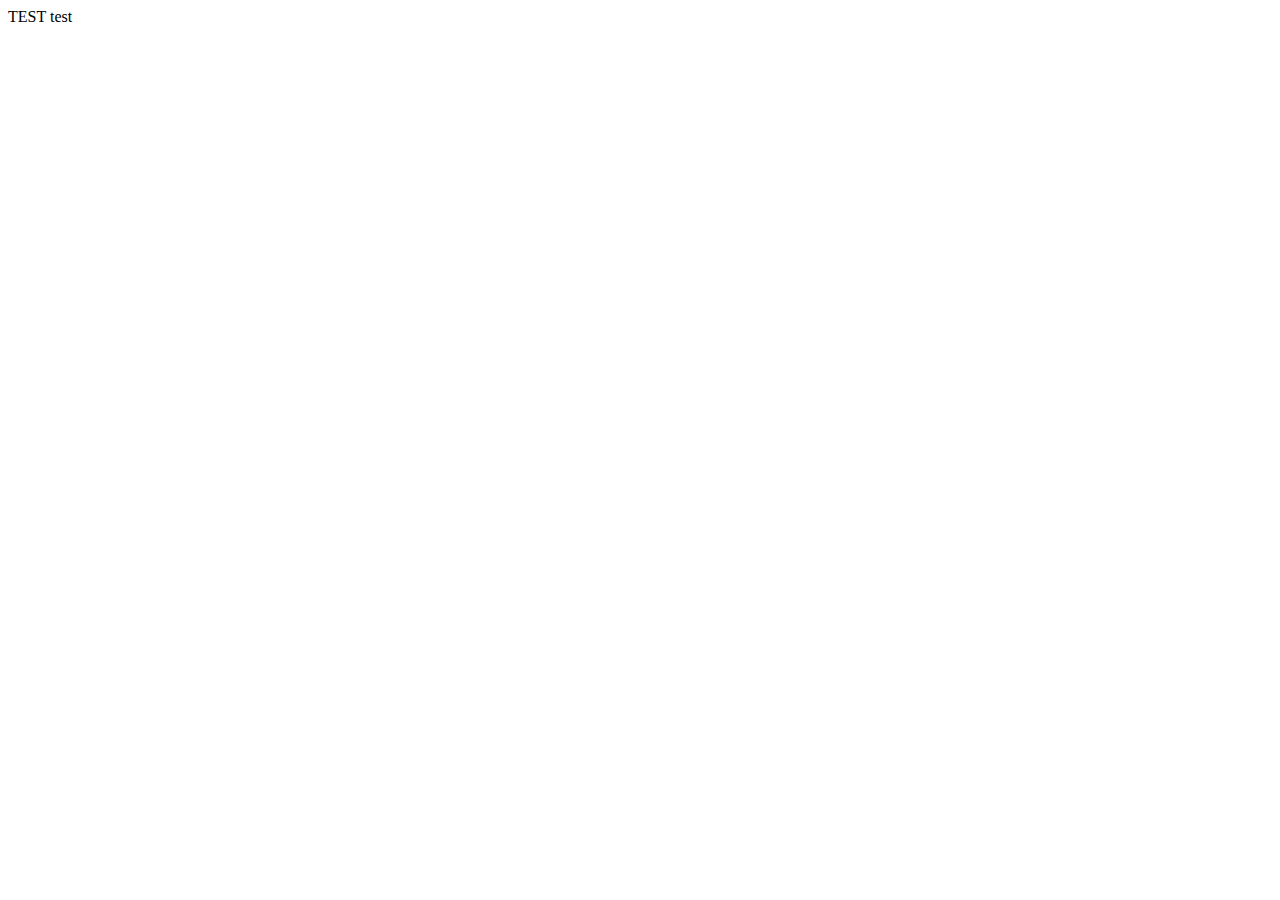
==== docs/index.html @ ade2e8fa "bootstrap test" ====
<head>

</head>
<body>

    TEST test

    <link href="https://cdn.jsdelivr.net/npm/bootstrap@5.1.3/dist/css/bootstrap.min.css" rel="stylesheet" integrity="sha384-1BmE4kWBq78iYhFldvKuhfTAU6auU8tT94WrHftjDbrCEXSU1oBoqyl2QvZ6jIW3" crossorigin="anonymous">
    <script src="https://cdn.jsdelivr.net/npm/bootstrap@5.1.3/dist/js/bootstrap.bundle.min.js" integrity="sha384-ka7Sk0Gln4gmtz2MlQnikT1wXgYsOg+OMhuP+IlRH9sENBO0LRn5q+8nbTov4+1p" crossorigin="anonymous"></script>
</body>
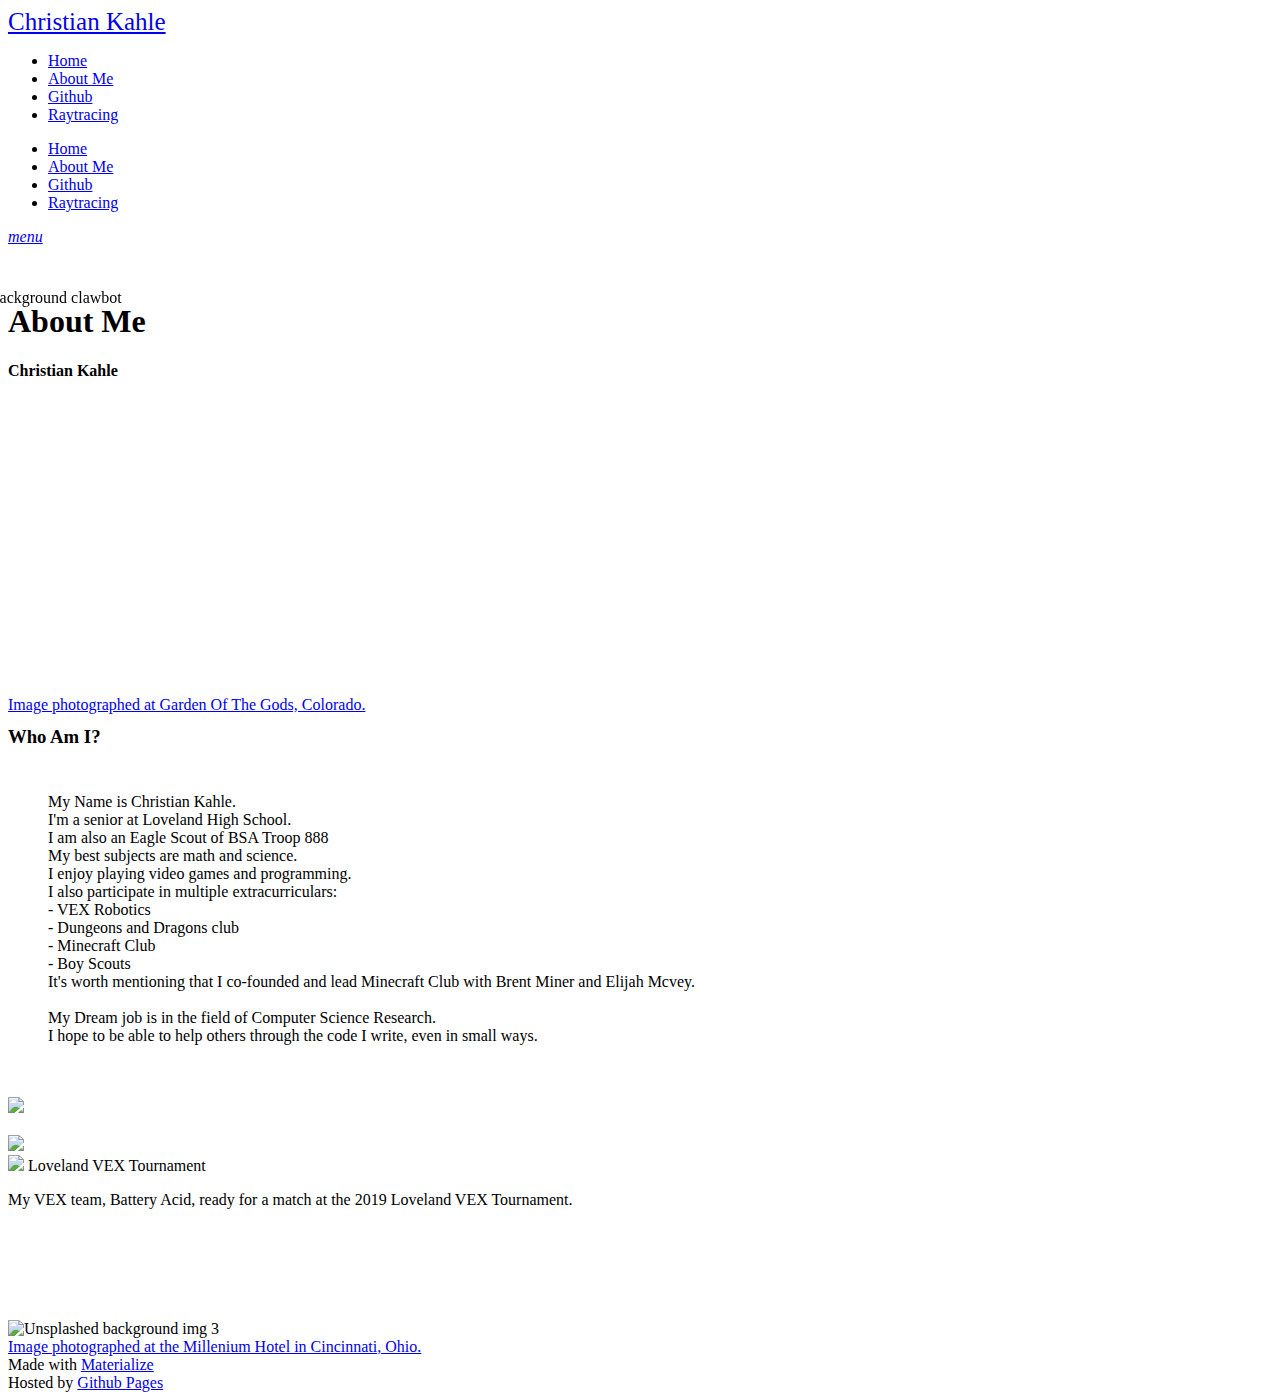
==== commit 666f0ee5: "old site test" ====
--- a/docs/index.html
+++ b/docs/index.html
@@ -1,10 +1,133 @@
+<!DOCTYPE html>
 <head>
-
+    <meta http-equiv="Content-Type" content="text/html; charset=UTF-8" />
+    <meta name="viewport" content="width=device-width, initial-scale=1" />
+    <title>Digital Portfolio - About Me</title>
+    
+    <!-- Compiled and minified CSS -->
+    <link rel="stylesheet" href="css/style.css">
+    <link rel="shortcut icon" type="image/x-icon" href="favicon.ico">
 </head>
 <body>
+<nav class="white" role="navigation">
+    <div class="nav-wrapper nav-black-text container">
+      <a id="logo-container" href="#" class="brand-logo" style="font-size: 25px">Christian Kahle</a>
+      <ul class="right hide-on-med-and-down">
+        <li><a href="index.html">Home</a></li>
+        <li><a href="aboutme.html">About Me</a></li>
+        <li><a href="https://github.com/christianKahle">Github</a></li>
+        <li><a href="raytracing.html">Raytracing</a></li>
+      </ul>
 
-    TEST test
+      <ul id="nav-mobile" class="sidenav">
+          <li><a href="index.html">Home</a></li>
+          <li><a href="aboutme.html">About Me</a></li>
+          <li><a href="https://github.com/christianKahle">Github</a></li>
+          <li><a href="raytracing.html">Raytracing</a></li>
+      </ul>
+      <a href="#" data-target="nav-mobile" class="sidenav-trigger"><i class="material-icons">menu</i></a>
+    </div>
+  </nav>
 
-    <link href="https://cdn.jsdelivr.net/npm/bootstrap@5.1.3/dist/css/bootstrap.min.css" rel="stylesheet" integrity="sha384-1BmE4kWBq78iYhFldvKuhfTAU6auU8tT94WrHftjDbrCEXSU1oBoqyl2QvZ6jIW3" crossorigin="anonymous">
-    <script src="https://cdn.jsdelivr.net/npm/bootstrap@5.1.3/dist/js/bootstrap.bundle.min.js" integrity="sha384-ka7Sk0Gln4gmtz2MlQnikT1wXgYsOg+OMhuP+IlRH9sENBO0LRn5q+8nbTov4+1p" crossorigin="anonymous"></script>
+  <div id="index-banner" class="parallax-container" style="height: 450px">
+    <div class="section no-pad-bot">
+        <div class="container">
+            <br><br>
+            <h1 class="header center deep-orange-text">About Me</h1>
+            <div class="center">
+                <h4 class="header deep-orange-text text-lighten-2">Christian Kahle</h4>
+            </div>
+            <br><br>
+        </div>
+    </div>
+    <div class="parallax"><img src="images/GardenOfTheGods.jpg" alt="Unsplashed Background clawbot"></div>
+  </div>
+
+  <div class="right-align">
+      <a class="grey-text text-lighten-1" href="images/GardenOfTheGods.jpg" target="blank">Image photographed at Garden Of The Gods, Colorado.</a>
+  </div>
+
+  <div class="container">
+    <div class="section row">
+        <div class="col s12 m7" > 
+            <h3 class="header center green-text text-darken-2" style="line-height: 8px">Who Am I?</h3>
+            <br>
+            <blockquote>
+            <p class="flow-text">   My Name is Christian Kahle.<br>
+                                    I'm a senior at Loveland High School.<br>
+                                    I am also an Eagle Scout of BSA Troop 888<br>
+                                    My best subjects are math and science.<br>
+                                    I enjoy playing video games and programming.<br>
+                                    I also participate in multiple extracurriculars: <br>
+                                    - VEX Robotics<br>
+                                    - Dungeons and Dragons club<br>
+                                    - Minecraft Club<br>
+                                    - Boy Scouts<br>
+                                    It's worth mentioning that I co-founded and lead Minecraft Club with Brent Miner and Elijah Mcvey.<br><br>
+                                    My Dream job is in the field of Computer Science Research.<br>
+                                    I hope to be able to help others through the code I write, even in small ways.<br><br> 
+            </p>
+            </blockquote>
+        </div>
+        <br>
+        <div class="col offset-s2 s8 offset-m1 m4 center">
+          <div class = "row">
+            <img class="responsive-img z-depth-3" src="images/Portrait.jpg">
+            <br><br>
+            <img class="responsive-img z-depth-3" src="images/Portrait2.jpg">
+          </div>
+        </div>
+
+    </div>
+    <div class="row">
+        <div class="col s12">
+            <div class="card">
+                <div class="card-image">
+                    <img src="images/battery_acid.png">
+                    <span class="card-title">Loveland VEX Tournament</span>
+                </div>
+                <div class="card-content">
+                    <p>My VEX team, Battery Acid, ready for a match at the 2019 Loveland VEX Tournament.</p>
+                </div>
+            </div>
+        </div>
+    </div>
+</div>
+
+  <div class="parallax-container valign-wrapper">
+    <div class="section no-pad-bot">
+      <div class="container">
+        <br><br>
+          <h2 class="header center red-text text-lighten-2"></h2>
+          <div class="center row">
+            <h5 class="header col s12 light"></h5>
+          </div>
+        <br><br>
+        </div>
+    </div>
+    <div class="parallax"><img src="images/Techolympics2017.jpg" alt="Unsplashed background img 3"></div>
+  </div>
+
+
+
+  <footer class="page-footer teal">
+    <div class="right-align">
+      <a class="teal-text text-lighten-3" href="images/Techolympics2017.jpg" target="blank">Image photographed at the Millenium Hotel in Cincinnati, Ohio.</a>
+    </div>
+    <div class="container">
+      <div class="row">
+      </div>
+    </div>
+    <div class="footer-copyright">
+      <div class="container">
+      Made with <a class="brown-text text-lighten-3" href="http://materializecss.com" target="blank">Materialize</a>  
+      <br>
+      Hosted by <a class="brown-text text-lighten-3" href="https://help.github.com/en/articles/what-is-github-pages" target="blank">Github Pages</a>
+      </div>
+    </div>
+  </footer>
+
+    <!--  Scripts-->
+    <script src="https://cdnjs.cloudflare.com/ajax/libs/materialize/1.0.0/js/materialize.min.js"></script>
+    <script>M.AutoInit();</script>
 </body>
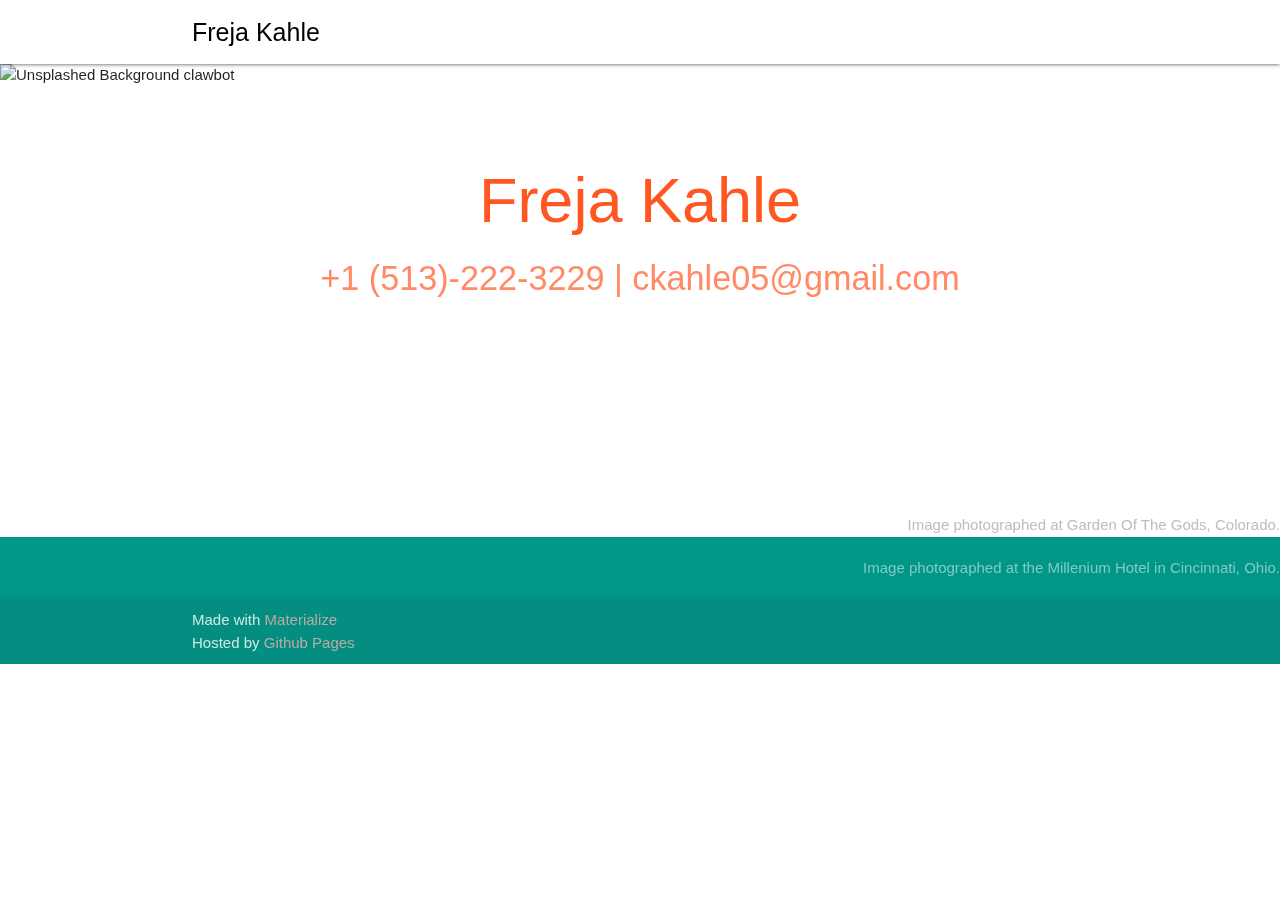
==== commit cc03724b: "old site test 3" ====
--- a/docs/index.html
+++ b/docs/index.html
@@ -11,19 +11,13 @@
 <body>
 <nav class="white" role="navigation">
     <div class="nav-wrapper nav-black-text container">
-      <a id="logo-container" href="#" class="brand-logo" style="font-size: 25px">Christian Kahle</a>
+      <a id="logo-container" href="#" class="brand-logo" style="font-size: 25px">Freja Kahle</a>
       <ul class="right hide-on-med-and-down">
-        <li><a href="index.html">Home</a></li>
-        <li><a href="aboutme.html">About Me</a></li>
-        <li><a href="https://github.com/christianKahle">Github</a></li>
-        <li><a href="raytracing.html">Raytracing</a></li>
+
       </ul>
 
       <ul id="nav-mobile" class="sidenav">
-          <li><a href="index.html">Home</a></li>
-          <li><a href="aboutme.html">About Me</a></li>
-          <li><a href="https://github.com/christianKahle">Github</a></li>
-          <li><a href="raytracing.html">Raytracing</a></li>
+
       </ul>
       <a href="#" data-target="nav-mobile" class="sidenav-trigger"><i class="material-icons">menu</i></a>
     </div>
@@ -33,9 +27,9 @@
     <div class="section no-pad-bot">
         <div class="container">
             <br><br>
-            <h1 class="header center deep-orange-text">About Me</h1>
+            <h1 class="header center deep-orange-text">Freja Kahle</h1>
             <div class="center">
-                <h4 class="header deep-orange-text text-lighten-2">Christian Kahle</h4>
+                <h4 class="header deep-orange-text text-lighten-2">+1 (513)-222-3229 | ckahle05@gmail.com</h4>
             </div>
             <br><br>
         </div>
@@ -46,15 +40,15 @@
   <div class="right-align">
       <a class="grey-text text-lighten-1" href="images/GardenOfTheGods.jpg" target="blank">Image photographed at Garden Of The Gods, Colorado.</a>
   </div>
-
+  <!--
   <div class="container">
     <div class="section row">
         <div class="col s12 m7" > 
             <h3 class="header center green-text text-darken-2" style="line-height: 8px">Who Am I?</h3>
             <br>
             <blockquote>
-            <p class="flow-text">   My Name is Christian Kahle.<br>
-                                    I'm a senior at Loveland High School.<br>
+            <p class="flow-text">   My Name is Freja Kahle.<br>
+                                    I'm a second year Computer Scie.<br>
                                     I am also an Eagle Scout of BSA Troop 888<br>
                                     My best subjects are math and science.<br>
                                     I enjoy playing video games and programming.<br>
@@ -107,7 +101,7 @@
     </div>
     <div class="parallax"><img src="images/Techolympics2017.jpg" alt="Unsplashed background img 3"></div>
   </div>
-
+  -->
 
 
   <footer class="page-footer teal">
--- a/docs/css/style.css
+++ b/docs/css/style.css
@@ -0,0 +1,121 @@
+@import "https://cdnjs.cloudflare.com/ajax/libs/materialize/1.0.0/css/materialize.min.css";
+@import "https://fonts.googleapis.com/icon?family=Material+Icons";
+
+.bkgnd {
+    border-radius: 1em;
+    margin-top: 150px;
+    padding-left: .5em;
+    padding-right: .5em;
+}
+
+.nav-black-text a{
+    color: black;
+}
+
+.process{
+    background-color: black;
+    color: white;
+}
+
+.process .card{
+     background-color: #090909;
+     border-radius: 0.65em;
+}
+
+
+.process .card-content{
+    margin-bottom: 0px;
+}
+
+.process p{
+    color: white;
+}
+.process h5{
+    color: white;
+    margin-top: 0px;
+    margin-bottom: 0px;
+    background-color: #090909;
+    border-radius: 0.65em;
+}
+.process h1{
+    color: white;
+    margin-top: 0px;
+    margin-bottom: 0px;
+    background-color: #090909;
+    border-radius: 0.65em;
+}
+.process input{
+    color: white;
+}
+.process input[type=number]{
+    color: white;
+    width: 2.25em;
+}
+.spanhead{
+    font-size: x-large;
+    margin-top: 2px;
+    margin-bottom: 2px;
+    margin-left: 10px;
+    margin-right: 10px;
+}
+.spanborder{
+    margin-top: 0px;
+    margin-bottom: 0px;
+    border-radius: 0.75em;
+    padding-left: 0.35em;
+    padding-right: 0.35em;
+    padding-bottom: 0.125em;
+}
+.round{
+    font-size: large;
+}
+.dnd h5{
+    color: white;
+    margin-top: 0px;
+    margin-bottom: 0px;
+    background: none;
+    border-radius: 0em;
+}
+.dnd h1{
+    color: white;
+    margin-top: 0px;
+    margin-bottom: 0px;
+    background: none;
+    border-radius: 0em;
+}
+.dnd h2::after,.dnd h3::after{
+    display: block;
+    align-self: center;
+    content: "";
+    border-top: 1px solid orangered;
+    width: 65vw;
+    margin: 0 1rem;
+}
+
+.dnd .card{
+    border-radius: 0.35em;
+}
+.dnd table tr th{
+    text-align: center;
+}
+.tlta{
+    text-align: left !important;
+}
+.dnd table,.dnd th,.dnd td {
+    border: 1px solid #222222;
+    border-collapse: separate;
+}
+.dnd li {
+    background-color: black !important;
+    margin-top: 0.25em;
+    margin-left: 0.5em;
+}
+.dnd li::before {
+    content: '';
+    display: inline-block;
+    width: 0.5em;
+    height: 0.5em;
+    border-radius: 0.25em;
+    background-color: aliceblue;
+    margin-right: 0.75em;
+}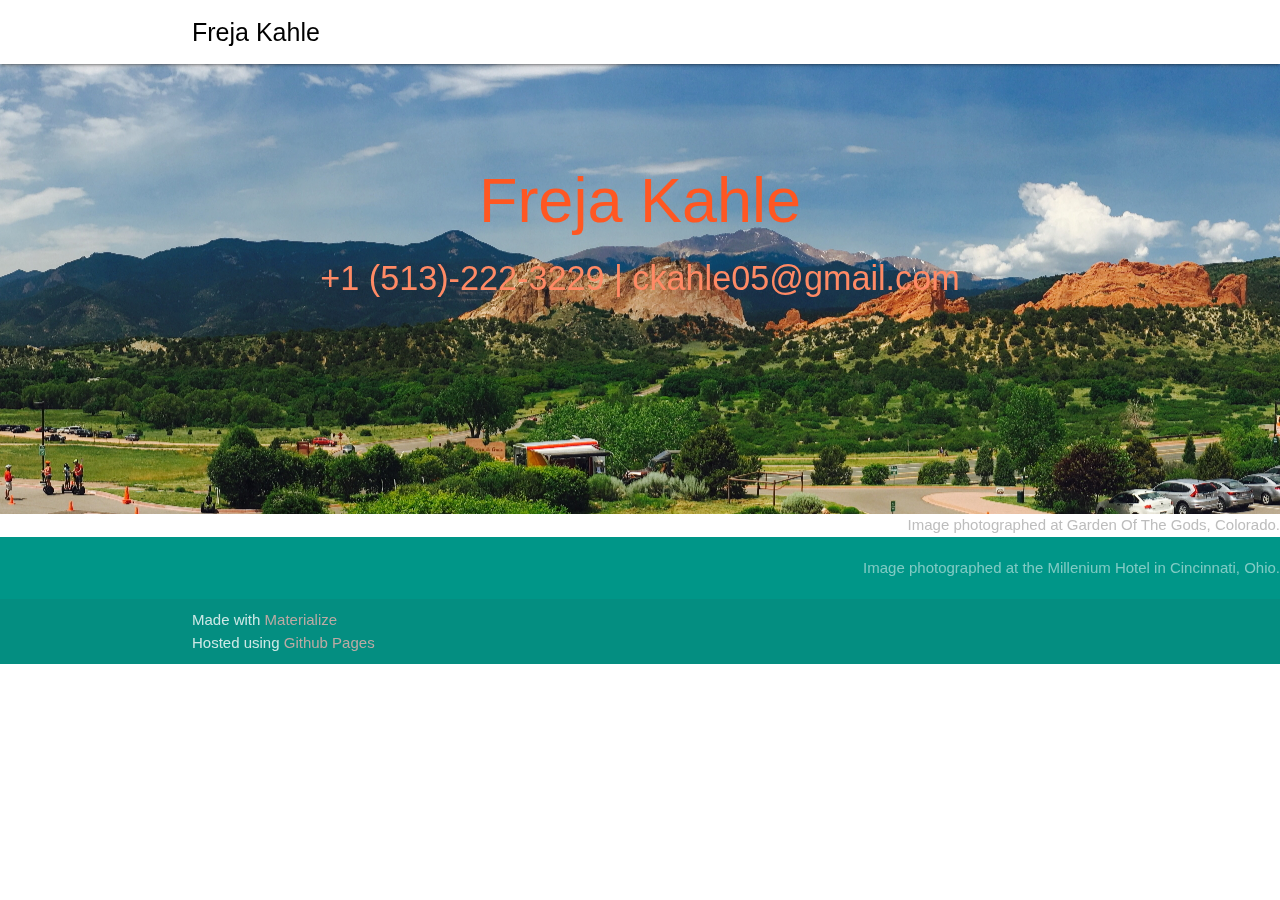
==== commit 93f94f17: "old site test 4" ====
--- a/docs/index.html
+++ b/docs/index.html
@@ -116,7 +116,7 @@
       <div class="container">
       Made with <a class="brown-text text-lighten-3" href="http://materializecss.com" target="blank">Materialize</a>  
       <br>
-      Hosted by <a class="brown-text text-lighten-3" href="https://help.github.com/en/articles/what-is-github-pages" target="blank">Github Pages</a>
+      Hosted using <a class="brown-text text-lighten-3" href="https://help.github.com/en/articles/what-is-github-pages" target="blank">Github Pages</a>
       </div>
     </div>
   </footer>
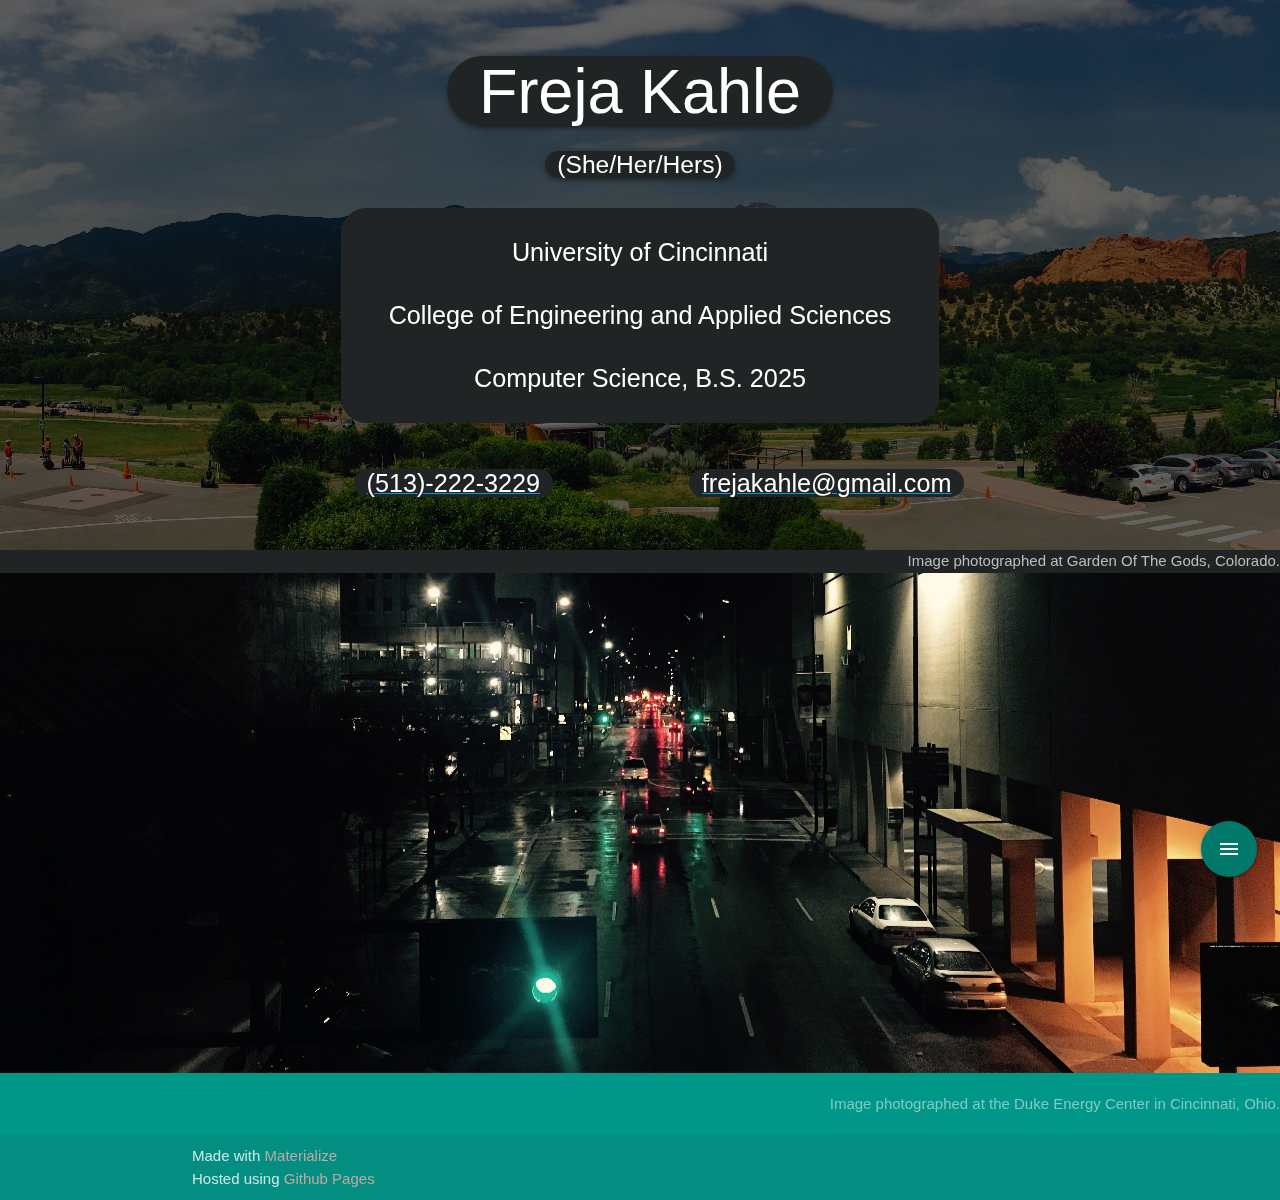
==== commit e638e8a8: "prelimanary working website" ====
--- a/docs/index.html
+++ b/docs/index.html
@@ -1,127 +1,129 @@
 <!DOCTYPE html>
+
 <head>
     <meta http-equiv="Content-Type" content="text/html; charset=UTF-8" />
     <meta name="viewport" content="width=device-width, initial-scale=1" />
-    <title>Digital Portfolio - About Me</title>
-    
-    <!-- Compiled and minified CSS -->
-    <link rel="stylesheet" href="css/style.css">
-    <link rel="shortcut icon" type="image/x-icon" href="favicon.ico">
+    <title>Freja Kahle Virtual Resume</title>
+
+    <link rel="stylesheet" href="../css/style.css">
+    <link rel="shortcut icon" type="image/x-icon" href="../images/favicon.png">
 </head>
-<body>
-<nav class="white" role="navigation">
-    <div class="nav-wrapper nav-black-text container">
-      <a id="logo-container" href="#" class="brand-logo" style="font-size: 25px">Freja Kahle</a>
-      <ul class="right hide-on-med-and-down">
 
-      </ul>
+<body class="dark">
+    <div class="fixed-action-btn">
+        <a class="btn-floating btn-large teal darken-2">
+            <i class="large material-icons">menu</i>
+        </a>
+        <ul>
+            <li><a href="../Resume.pdf" target="_blank" class="btn-floating teal darken-2"><i class="material-icons">file_download</i></a></li>
+            <li><a href="tel:513-222-3229" class="btn-floating teal darken-2"><i class="material-icons">phone</i></a></li>
+            <li><a href="mailto:frejakahle@gmail.com" class="btn-floating teal darken-2"><i class="material-icons">mail</i></a></li>
+            <li><a href="javascript:toggleViewMode()" id="view_toggle_button" class="btn-floating teal darken-2"><i class="material-icons">brightness_7</i></a></li>
+        </ul>
+    </div>
+    <div class="parallax-container" style="height: 550px">
 
-      <ul id="nav-mobile" class="sidenav">
-
-      </ul>
-      <a href="#" data-target="nav-mobile" class="sidenav-trigger"><i class="material-icons">menu</i></a>
-    </div>
-  </nav>
-
-  <div id="index-banner" class="parallax-container" style="height: 450px">
-    <div class="section no-pad-bot">
-        <div class="container">
-            <br><br>
-            <h1 class="header center deep-orange-text">Freja Kahle</h1>
-            <div class="center">
-                <h4 class="header deep-orange-text text-lighten-2">+1 (513)-222-3229 | ckahle05@gmail.com</h4>
+        <div class="section no-pad-bot">
+            <div class="container">
+                <div class="row">
+                    <h1 class="header center"><span class="text-back z-depth-2">Freja Kahle</span></h1>
+                    <h5 class="header center"><span class="text-back z-depth-2">(She/Her/Hers)</span></h5>
+                </div>
+                <div class="row center">
+                    <div class="flow-text col m8 s12 offset-m2 text-back">
+                        <p>University of Cincinnati</p>
+                        <p>College of Engineering and Applied Sciences</p>
+                        <p>Computer Science, B.S. 2025</p>
+                    </div>
+                </div>
+                <div class="row">
+                    <br>
+                    <a href="tel:513-222-3229" class="col m5 offset-m1 s6 center"><u><span class="flow-text text-back">(513)-222-3229</span></u></a>
+                    <a href="mailto:frejakahle@gmail.com" class="col m5 s6 center"><u><span class="flow-text text-back">frejakahle@gmail.com</span></u></a>
+                </div>
             </div>
-            <br><br>
+        </div>
+        <div class="parallax"><img src="../images/GardenOfTheGods.jpg" alt="Unsplashed Background, Garden of the Gods, Colorado">
+            <div class="color-overlay"></div>
         </div>
     </div>
-    <div class="parallax"><img src="images/GardenOfTheGods.jpg" alt="Unsplashed Background clawbot"></div>
-  </div>
 
-  <div class="right-align">
-      <a class="grey-text text-lighten-1" href="images/GardenOfTheGods.jpg" target="blank">Image photographed at Garden Of The Gods, Colorado.</a>
-  </div>
-  <!--
-  <div class="container">
-    <div class="section row">
-        <div class="col s12 m7" > 
-            <h3 class="header center green-text text-darken-2" style="line-height: 8px">Who Am I?</h3>
+    <div class="right-align">
+        <a class="grey-text text-lighten-1" href="../images/GardenOfTheGods.jpg" target="blank">Image photographed at Garden Of The Gods, Colorado.</a>
+    </div>
+    <!-- <div class="container">
+        <div class="section row">
+            <div class="col s12 m7">
+                <h3 class="header center green-text text-darken-2" style="line-height: 8px">Who Am I?</h3>
+                <br>
+                <blockquote>
+                    <p class="flow-text"> My Name is Freja Kahle.<br> I'm a second year Computer Scie.<br> I am also an Eagle Scout of BSA Troop 888<br> My best subjects are math and science.<br> I enjoy playing video games and programming.<br> I also participate in multiple
+                        extracurriculars: <br> - VEX Robotics<br> - Dungeons and Dragons club<br> - Minecraft Club<br> - Boy Scouts<br> It's worth mentioning that I co-founded and lead Minecraft Club with Brent Miner and Elijah Mcvey.<br><br> My Dream
+                        job is in the field of Computer Science Research.<br> I hope to be able to help others through the code I write, even in small ways.<br><br>
+                    </p>
+                </blockquote>
+            </div>
             <br>
-            <blockquote>
-            <p class="flow-text">   My Name is Freja Kahle.<br>
-                                    I'm a second year Computer Scie.<br>
-                                    I am also an Eagle Scout of BSA Troop 888<br>
-                                    My best subjects are math and science.<br>
-                                    I enjoy playing video games and programming.<br>
-                                    I also participate in multiple extracurriculars: <br>
-                                    - VEX Robotics<br>
-                                    - Dungeons and Dragons club<br>
-                                    - Minecraft Club<br>
-                                    - Boy Scouts<br>
-                                    It's worth mentioning that I co-founded and lead Minecraft Club with Brent Miner and Elijah Mcvey.<br><br>
-                                    My Dream job is in the field of Computer Science Research.<br>
-                                    I hope to be able to help others through the code I write, even in small ways.<br><br> 
-            </p>
-            </blockquote>
+            <div class="col offset-s2 s8 offset-m1 m4 center">
+                <div class="row">
+                    <img class="responsive-img z-depth-3" src="images/Portrait.jpg">
+                    <br><br>
+                    <img class="responsive-img z-depth-3" src="images/Portrait2.jpg">
+                </div>
+            </div>
+
         </div>
-        <br>
-        <div class="col offset-s2 s8 offset-m1 m4 center">
-          <div class = "row">
-            <img class="responsive-img z-depth-3" src="images/Portrait.jpg">
-            <br><br>
-            <img class="responsive-img z-depth-3" src="images/Portrait2.jpg">
-          </div>
-        </div>
-
-    </div>
-    <div class="row">
-        <div class="col s12">
-            <div class="card">
-                <div class="card-image">
-                    <img src="images/battery_acid.png">
-                    <span class="card-title">Loveland VEX Tournament</span>
-                </div>
-                <div class="card-content">
-                    <p>My VEX team, Battery Acid, ready for a match at the 2019 Loveland VEX Tournament.</p>
+        <div class="row">
+            <div class="col s12">
+                <div class="card">
+                    <div class="card-image">
+                        <img src="images/battery_acid.png">
+                        <span class="card-title">Loveland VEX Tournament</span>
+                    </div>
+                    <div class="card-content">
+                        <p>My VEX team, Battery Acid, ready for a match at the 2019 Loveland VEX Tournament.</p>
+                    </div>
                 </div>
             </div>
         </div>
     </div>
-</div>
-
-  <div class="parallax-container valign-wrapper">
-    <div class="section no-pad-bot">
-      <div class="container">
-        <br><br>
-          <h2 class="header center red-text text-lighten-2"></h2>
-          <div class="center row">
-            <h5 class="header col s12 light"></h5>
-          </div>
-        <br><br>
+  -->
+    <div class="parallax-container valign-wrapper">
+        <div class="section no-pad-bot">
+            <div class="container">
+                <div class="row">
+                </div>
+            </div>
         </div>
+        <div class="parallax"><img src="../images/Techolympics2017.jpg" alt="Unsplashed background img 3"></div>
     </div>
-    <div class="parallax"><img src="images/Techolympics2017.jpg" alt="Unsplashed background img 3"></div>
-  </div>
-  -->
 
 
-  <footer class="page-footer teal">
-    <div class="right-align">
-      <a class="teal-text text-lighten-3" href="images/Techolympics2017.jpg" target="blank">Image photographed at the Millenium Hotel in Cincinnati, Ohio.</a>
-    </div>
-    <div class="container">
-      <div class="row">
-      </div>
-    </div>
-    <div class="footer-copyright">
-      <div class="container">
-      Made with <a class="brown-text text-lighten-3" href="http://materializecss.com" target="blank">Materialize</a>  
-      <br>
-      Hosted using <a class="brown-text text-lighten-3" href="https://help.github.com/en/articles/what-is-github-pages" target="blank">Github Pages</a>
-      </div>
-    </div>
-  </footer>
+
+    <footer class="page-footer teal">
+        <div class="right-align">
+            <a class="teal-text text-lighten-3" href="../images/Techolympics2017.jpg" target="blank">Image photographed at the Duke Energy Center in Cincinnati, Ohio.</a>
+        </div>
+        <div class="container">
+            <div class="row">
+            </div>
+        </div>
+        <div class="footer-copyright">
+            <div class="container">
+                Made with <a class="brown-text text-lighten-3" href="http://materializecss.com" target="blank">Materialize</a>
+                <br> Hosted using <a class="brown-text text-lighten-3" href="https://help.github.com/en/articles/what-is-github-pages" target="blank">Github Pages</a>
+            </div>
+        </div>
+    </footer>
 
     <!--  Scripts-->
     <script src="https://cdnjs.cloudflare.com/ajax/libs/materialize/1.0.0/js/materialize.min.js"></script>
-    <script>M.AutoInit();</script>
-</body>
+    <script type="text/javascript" src="../js/darkmode.js"></script>
+    <script>
+        M.AutoInit();
+        document.addEventListener('DOMContentLoaded', function() {
+            var elems = document.querySelectorAll('.fixed-action-btn');
+            var instances = M.FloatingActionButton.init(elems, options);
+        });
+    </script>
+</body>--- a/css/style.css
+++ b/css/style.css
@@ -0,0 +1,79 @@
+@import "https://cdnjs.cloudflare.com/ajax/libs/materialize/1.0.0/css/materialize.min.css";
+@import "https://fonts.googleapis.com/icon?family=Material+Icons";
+.bkgnd {
+    border-radius: 1em;
+    margin-top: 150px;
+    padding-left: .5em;
+    padding-right: .5em;
+}
+
+:root {
+    --dark-bkg: #202424;
+    --light-bkg: white;
+    --dark-text: white;
+    --light-text: black;
+}
+
+.spanhead {
+    font-size: x-large;
+    margin-top: 2px;
+    margin-bottom: 2px;
+    margin-left: 10px;
+    margin-right: 10px;
+}
+
+.spanborder {
+    margin-top: 0px;
+    margin-bottom: 0px;
+    border-radius: 0.75em;
+    padding-left: 0.35em;
+    padding-right: 0.35em;
+    padding-bottom: 0.125em;
+}
+
+.tlta {
+    text-align: left !important;
+}
+
+.text-back,
+.text-back>* {
+    background-color: var(--light-bkg);
+    color: var(--light-text);
+    border-radius: 1em;
+    padding-left: .5em;
+    padding-right: .5em;
+    opacity: 1.0;
+}
+
+body.dark,
+body.dark .text-back,
+body.dark .text-back>* {
+    background-color: var(--dark-bkg);
+    color: var(--dark-text);
+}
+
+.text-back.rnd-top {
+    border-radius: 0;
+    border-top-left-radius: 0.5em;
+    border-top-right-radius: 0.5em;
+}
+
+.text-back.rnd-bot {
+    border-radius: 0;
+    border-bottom-left-radius: 0.5em;
+    border-bottom-right-radius: 0.5em;
+}
+
+.color-overlay {
+    position: absolute;
+    top: 0;
+    left: 0;
+    width: 100%;
+    height: 100%;
+    background-color: black;
+    opacity: 0.0;
+}
+
+.dark .color-overlay {
+    opacity: 0.6;
+}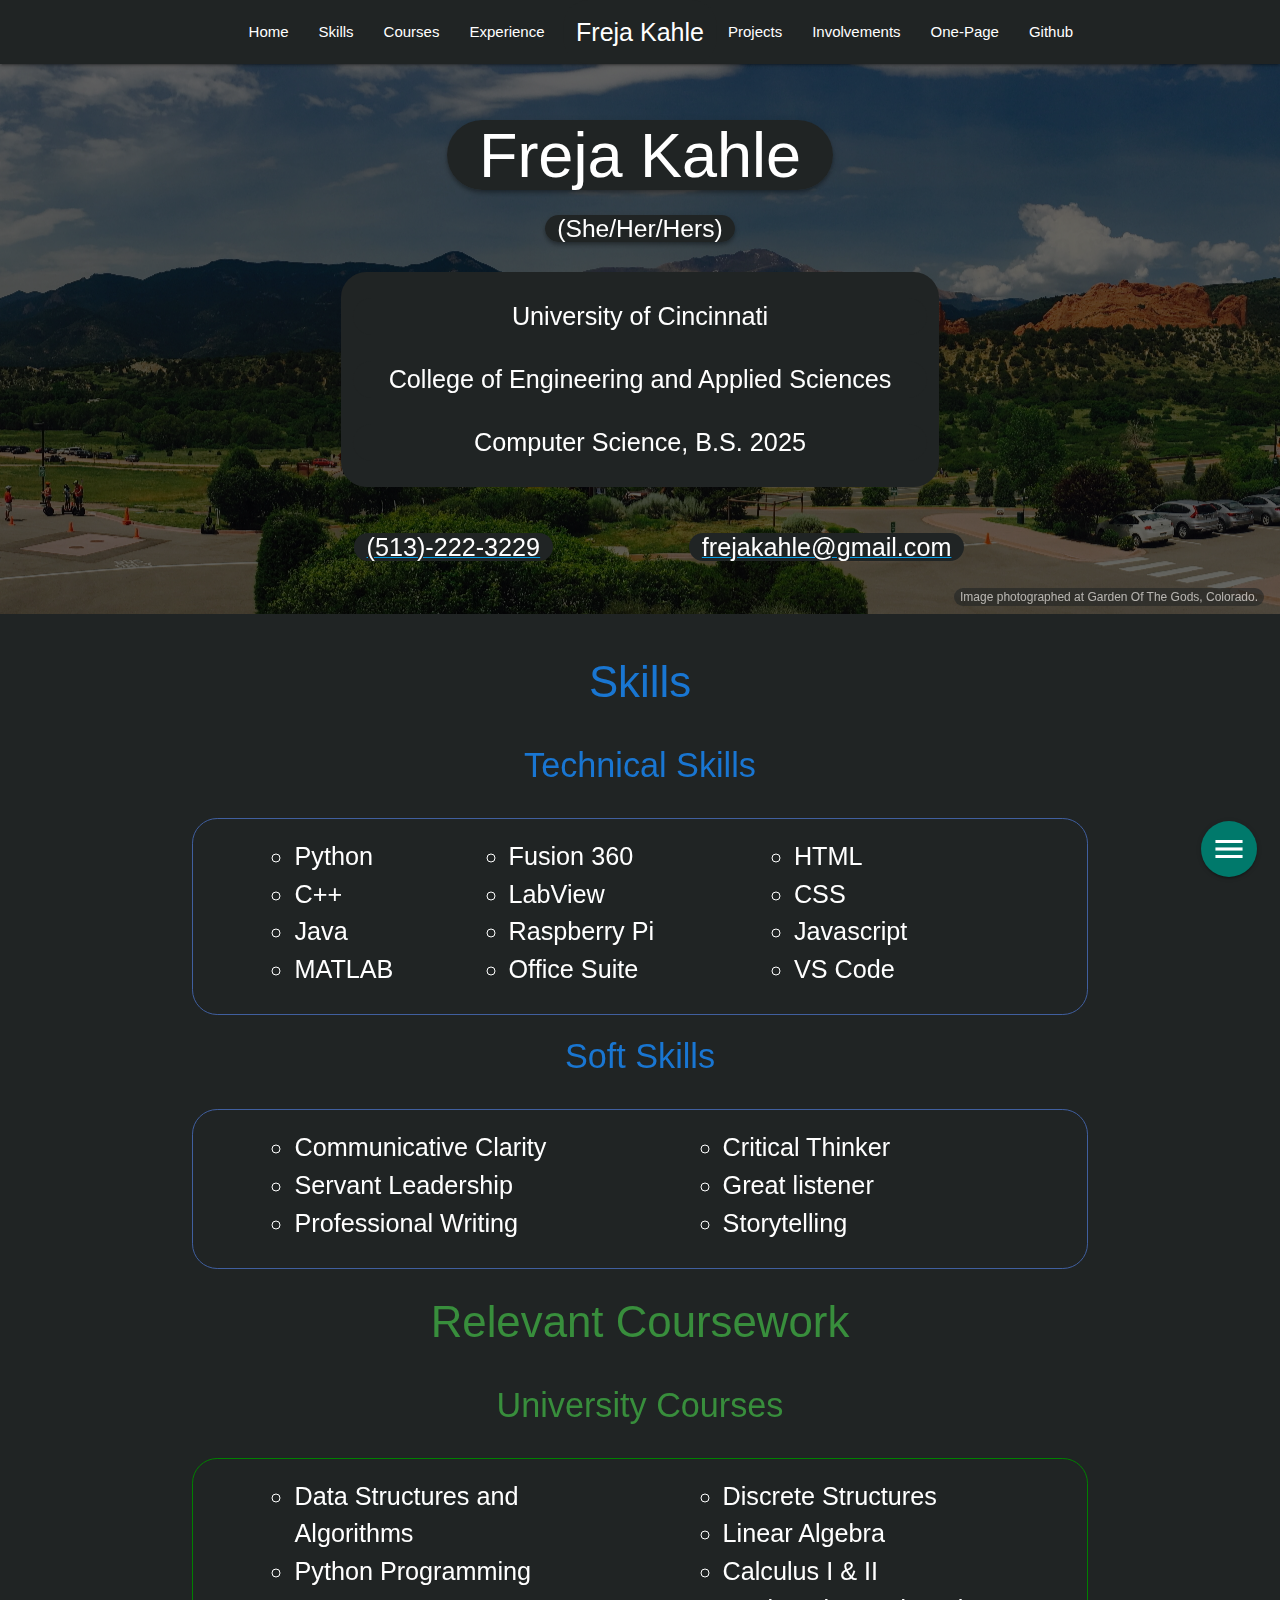
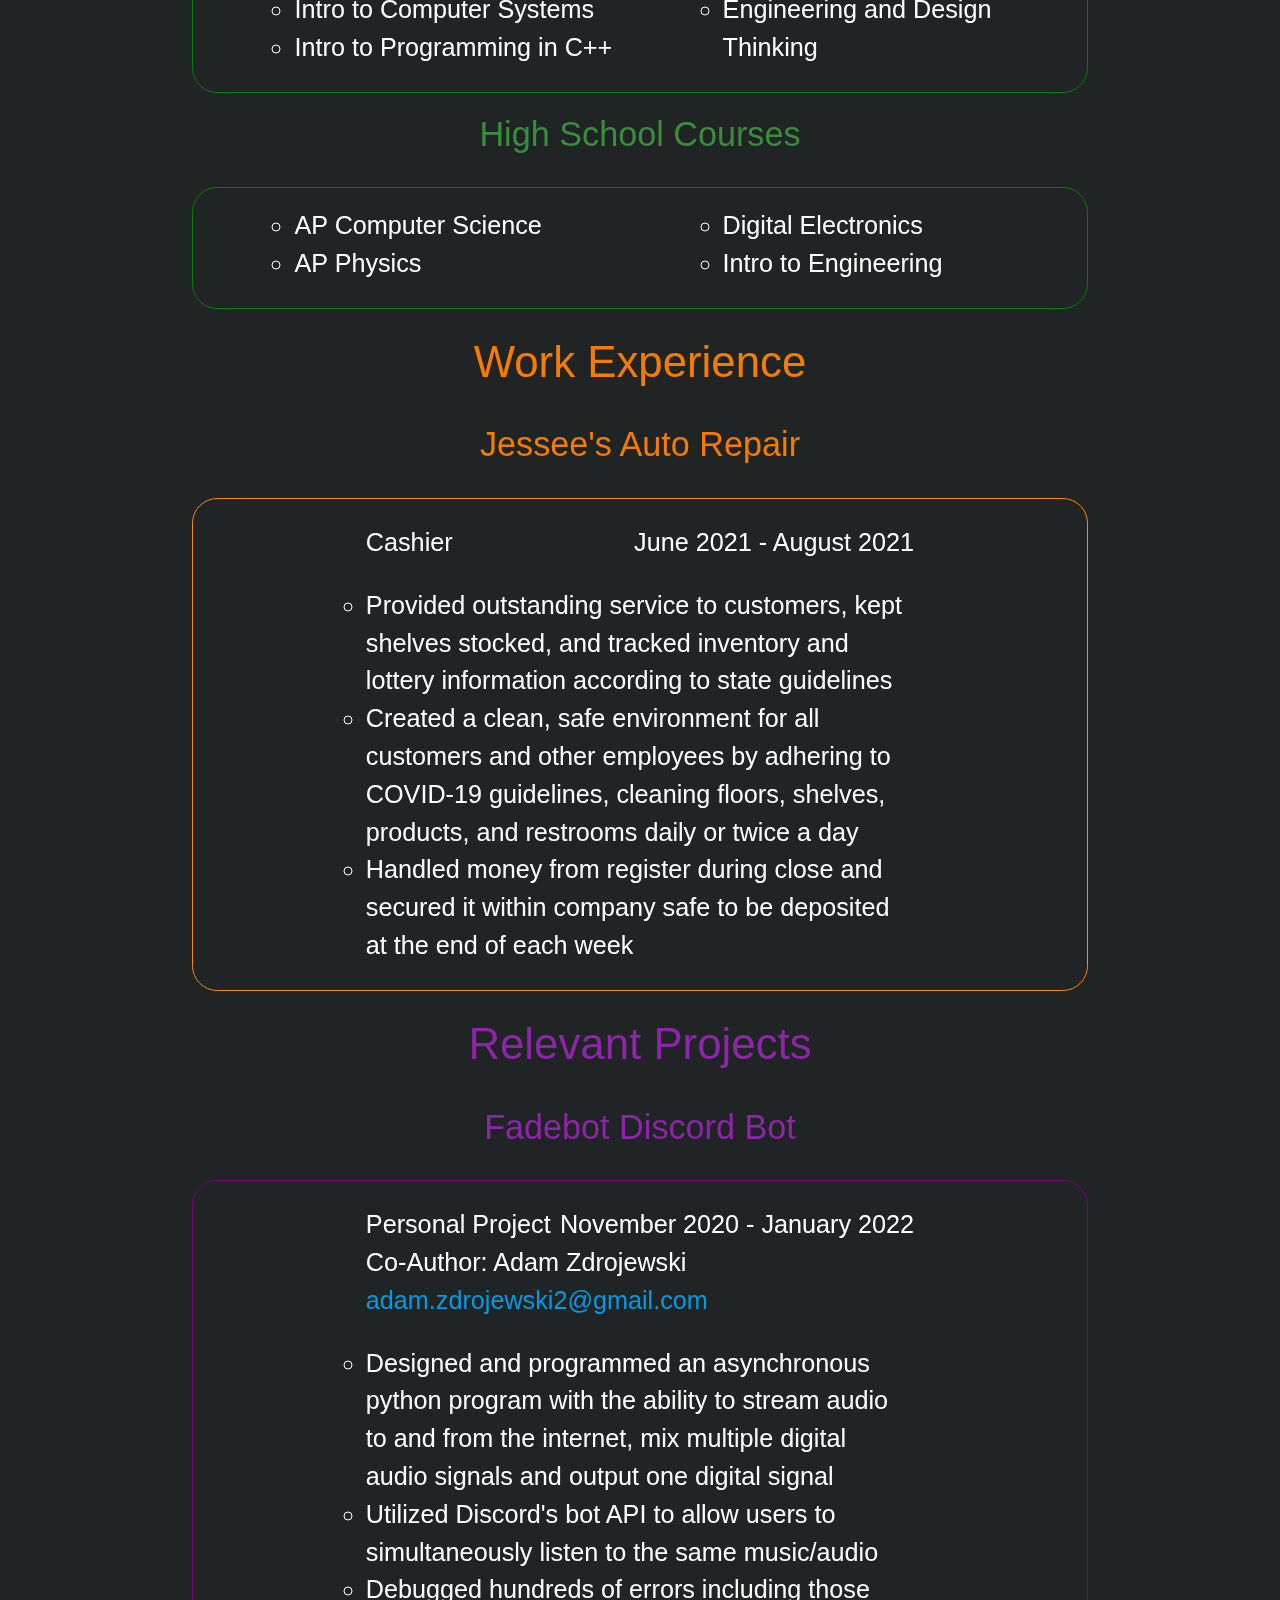
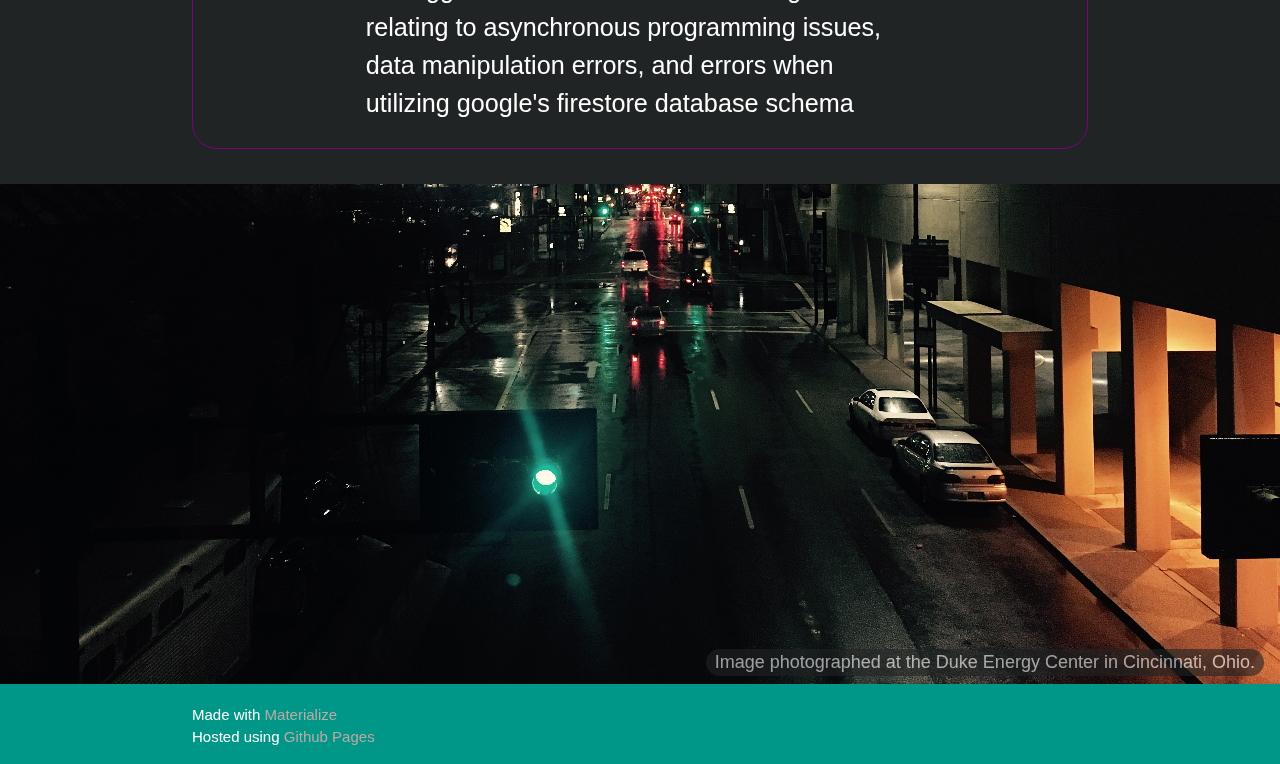
==== commit 1b7b0fc8: "added most of the one page" ====
--- a/docs/index.html
+++ b/docs/index.html
@@ -9,10 +9,10 @@
     <link rel="shortcut icon" type="image/x-icon" href="../images/favicon.png">
 </head>
 
-<body class="dark">
+<body class="dark" id="home">
     <div class="fixed-action-btn">
         <a class="btn-floating btn-large teal darken-2">
-            <i class="large material-icons">menu</i>
+            <i class="large material-icons" style="font-size: 36px;">menu</i>
         </a>
         <ul>
             <li><a href="../Resume.pdf" target="_blank" class="btn-floating teal darken-2"><i class="material-icons">file_download</i></a></li>
@@ -21,7 +21,46 @@
             <li><a href="javascript:toggleViewMode()" id="view_toggle_button" class="btn-floating teal darken-2"><i class="material-icons">brightness_7</i></a></li>
         </ul>
     </div>
-    <div class="parallax-container" style="height: 550px">
+
+    <div class="navbar-fixed">
+        <nav role="navigation" class="text-back">
+            <div class="container" style="width: 100%;">
+                <div class="row">
+                    <div class="col" style="width:45%">
+                        <ul class="right hide-on-med-and-down">
+                            <li><a href="#home">Home</a></li>
+                            <li><a href="#skills">Skills</a></li>
+                            <li><a href="#courses">Courses</a></li>
+                            <li><a href="#experience">Experience</a></li>
+                        </ul>
+                    </div>
+                    <div class="col" style="width:10%">
+                        <a id="logo-container" href="#home" class="brand-logo center" style="font-size: 25px;">Freja Kahle</a>
+                    </div>
+                    <div class="col" style="width:45%">
+                        <ul class="left hide-on-med-and-down">
+                            <li><a href="#projects">Projects</a></li>
+                            <li><a href="#extracurriculars">Involvements</a></li>
+                            <li><a href="../Resume.pdf" target="_blank">One-Page</a></li>
+                            <li><a href="https://github.com/frejaKahle" target="_blank">Github</a></li>
+                        </ul>
+                    </div>
+                    <ul id="nav-mobile" class="sidenav">
+                        <li><a href="#home">Home</a></li>
+                        <li><a href="#skills">Skills</a></li>
+                        <li><a href="#courses">Courses</a></li>
+                        <li><a href="#experience">Experience</a></li>
+                        <li><a href="#projects">Raytracing</a></li>
+                        <li><a href="#extracurriculars">Involvements</a></li>
+                        <li><a href="../Resume.pdf" target="_blank">One-Page</a></li>
+                        <li><a href="https://github.com/frejaKahle" target="_blank">Github</a></li>
+                    </ul>
+                    <a href="#" data-target="nav-mobile" class="sidenav-trigger" style="right: 3em;"><i class="material-icons">menu</i></a>
+                </div>
+            </div>
+        </nav>
+    </div>
+    <div class="parallax-container" style="height: 550px;">
 
         <div class="section no-pad-bot">
             <div class="container">
@@ -43,82 +82,185 @@
                 </div>
             </div>
         </div>
-        <div class="parallax"><img src="../images/GardenOfTheGods.jpg" alt="Unsplashed Background, Garden of the Gods, Colorado">
-            <div class="color-overlay"></div>
+        <a class="text-back bottomright" style="opacity: 0.6; font-size: 12px;" href="../images/GardenOfTheGods.jpg" target="blank">Image photographed at Garden Of The Gods, Colorado.</a>
+        <div class=" parallax "><img src="../images/GardenOfTheGods.jpg " alt="Unsplashed Background, Garden of the Gods, Colorado ">
+            <div class="color-overlay "></div>
         </div>
     </div>
 
     <div class="right-align">
-        <a class="grey-text text-lighten-1" href="../images/GardenOfTheGods.jpg" target="blank">Image photographed at Garden Of The Gods, Colorado.</a>
-    </div>
-    <!-- <div class="container">
-        <div class="section row">
-            <div class="col s12 m7">
-                <h3 class="header center green-text text-darken-2" style="line-height: 8px">Who Am I?</h3>
-                <br>
-                <blockquote>
-                    <p class="flow-text"> My Name is Freja Kahle.<br> I'm a second year Computer Scie.<br> I am also an Eagle Scout of BSA Troop 888<br> My best subjects are math and science.<br> I enjoy playing video games and programming.<br> I also participate in multiple
-                        extracurriculars: <br> - VEX Robotics<br> - Dungeons and Dragons club<br> - Minecraft Club<br> - Boy Scouts<br> It's worth mentioning that I co-founded and lead Minecraft Club with Brent Miner and Elijah Mcvey.<br><br> My Dream
-                        job is in the field of Computer Science Research.<br> I hope to be able to help others through the code I write, even in small ways.<br><br>
+    </div>
+    <div class="container">
+        <div class="section ">
+            <div class="row anchor" id="skills">
+                <h3 class="header center blue-text text-darken-2 ">Skills</h3>
+            </div>
+            <div class="row">
+                <h4 class="header center blue-text text-darken-2 ">Technical Skills</h4>
+            </div>
+            <div class="row flow-text boxborder" style="padding-top: 0.75em; border-color: #405F9F;">
+                <div class="col s12 l3 offset-l1 m5 offset-m1 textlist">
+                    <ul style="margin-bottom: 0; margin-top: 0;">
+                        <li>Python</li>
+                        <li>C++</li>
+                    </ul>
+                </div>
+                <div class="col s12 l4 m5 offset-m1 textlist">
+                    <ul style="margin-bottom: 0; margin-top: 0;">
+                        <li>Fusion 360</li>
+                        <li>LabView</li>
+                    </ul>
+                </div>
+                <div class="col s12 l4 m5 offset-m1 textlist">
+                    <ul style="margin-top: 0; margin-bottom: 0;">
+                        <li>HTML</li>
+                        <li>CSS</li>
+                    </ul>
+                </div>
+                <div class="col s12 l3 offset-l1 m5 offset-m1 textlist">
+                    <ul style="margin-bottom: 0; margin-top: 0;">
+                        <li>Java</li>
+                        <li>MATLAB</li>
+                    </ul>
+                </div>
+                <div class="col s12 l4 m5 offset-m1 textlist">
+                    <ul style="margin-bottom: 0; margin-top: 0;">
+                        <li>Raspberry Pi</li>
+                        <li>Office Suite</li>
+                    </ul>
+                </div>
+                <div class="col s12 l4 m5 offset-m1 textlist">
+                    <ul style="margin-top: 0;">
+                        <li>Javascript</li>
+                        <li>VS Code</li>
+                    </ul>
+                </div>
+            </div>
+            <div class="row">
+                <h4 class="header center blue-text text-darken-2 ">Soft Skills</h4>
+            </div>
+            <div class="row flow-text boxborder" style="padding-top:0.75em; border-color: #405F9F;">
+                <div class="col s12 m5 offset-m1 textlist">
+                    <ul style="margin-bottom: 0; margin-top: 0;">
+                        <li>Communicative Clarity</li>
+                        <li>Servant Leadership</li>
+                        <li>Professional Writing</li>
+                    </ul>
+                </div>
+                <div class="col s12 m5 offset-m1 textlist">
+                    <ul style="margin-top: 0;">
+                        <li>Critical Thinker</li>
+                        <li>Great listener</li>
+                        <li>Storytelling</li>
+                    </ul>
+                </div>
+            </div>
+
+            <div class="row anchor" id="courses">
+                <h3 class="header center green-text text-darken-2 ">Relevant Coursework</h3>
+            </div>
+            <div class="row">
+                <h4 class="header center green-text text-darken-2 ">University Courses</h4>
+            </div>
+            <div class="row flow-text boxborder" style="padding-top: 0.75em; border-color: green;">
+                <div class="col s12 l5 offset-l1 textlist">
+                    <ul style="margin-bottom: 0; margin-top: 0;">
+                        <li>Data Structures and Algorithms</li>
+                        <li>Python Programming</li>
+                        <li>Intro to Computer Systems</li>
+                        <li>Intro to Programming in C++</li>
+                    </ul>
+                </div>
+                <div class="col s12 l5 offset-l1 textlist">
+                    <ul style="margin-top: 0;">
+                        <li>Discrete Structures</li>
+                        <li>Linear Algebra</li>
+                        <li>Calculus I & II</li>
+                        <li>Engineering and Design Thinking</li>
+                    </ul>
+                </div>
+            </div>
+            <div class="row">
+                <h4 class="header center green-text text-darken-2 ">High School Courses</h4>
+            </div>
+            <div class="row flow-text boxborder" style="padding-top: 0.75em; border-color: green;">
+                <div class="col s12 l5 offset-l1 textlist">
+                    <ul style="margin-bottom: 0; margin-top: 0;">
+                        <li>AP Computer Science</li>
+                        <li>AP Physics</li>
+                    </ul>
+                </div>
+                <div class="col s12 l5 offset-l1 textlist">
+                    <ul style="margin-top: 0;">
+                        <li>Digital Electronics</li>
+                        <li>Intro to Engineering</li>
+                    </ul>
+                </div>
+            </div>
+            <div class="row center anchor" id="experience">
+                <h3 class="header orange-text text-darken-2 ">Work Experience</h3>
+            </div>
+            <div class="row center">
+                <h4 class="header orange-text text-darken-2">Jessee's Auto Repair</h4>
+            </div>
+            <div class="row flow-text boxborder" style="border-color: darkorange;">
+                <div class="col s12 m10 offset-m1 l8 offset-l2">
+                    <p style="text-align:left;">Cashier
+                        <span style="float:right;">June 2021 - August 2021</span>
                     </p>
-                </blockquote>
-            </div>
-            <br>
-            <div class="col offset-s2 s8 offset-m1 m4 center">
-                <div class="row">
-                    <img class="responsive-img z-depth-3" src="images/Portrait.jpg">
-                    <br><br>
-                    <img class="responsive-img z-depth-3" src="images/Portrait2.jpg">
-                </div>
-            </div>
-
-        </div>
-        <div class="row">
-            <div class="col s12">
-                <div class="card">
-                    <div class="card-image">
-                        <img src="images/battery_acid.png">
-                        <span class="card-title">Loveland VEX Tournament</span>
-                    </div>
-                    <div class="card-content">
-                        <p>My VEX team, Battery Acid, ready for a match at the 2019 Loveland VEX Tournament.</p>
-                    </div>
-                </div>
-            </div>
-        </div>
-    </div>
-  -->
-    <div class="parallax-container valign-wrapper">
-        <div class="section no-pad-bot">
-            <div class="container">
-                <div class="row">
-                </div>
-            </div>
-        </div>
-        <div class="parallax"><img src="../images/Techolympics2017.jpg" alt="Unsplashed background img 3"></div>
-    </div>
-
-
-
-    <footer class="page-footer teal">
-        <div class="right-align">
-            <a class="teal-text text-lighten-3" href="../images/Techolympics2017.jpg" target="blank">Image photographed at the Duke Energy Center in Cincinnati, Ohio.</a>
-        </div>
-        <div class="container">
-            <div class="row">
-            </div>
-        </div>
-        <div class="footer-copyright">
-            <div class="container">
-                Made with <a class="brown-text text-lighten-3" href="http://materializecss.com" target="blank">Materialize</a>
-                <br> Hosted using <a class="brown-text text-lighten-3" href="https://help.github.com/en/articles/what-is-github-pages" target="blank">Github Pages</a>
-            </div>
+                    <ul class="textlist">
+                        <li>Provided outstanding service to customers, kept shelves stocked, and tracked inventory and lottery information according to state guidelines</li>
+                        <li>Created a clean, safe environment for all customers and other employees by adhering to COVID-19 guidelines, cleaning floors, shelves, products, and restrooms daily or twice a day</li>
+                        <li>Handled money from register during close and secured it within company safe to be deposited at the end of each week</li>
+                    </ul>
+                </div>
+            </div>
+            <div class="row center anchor" id="projects">
+                <h3 class="header purple-text text-darken-1">Relevant Projects</h3>
+            </div>
+            <div class="row center">
+                <h4 class="header purple-text text-darken-1">Fadebot Discord Bot</h4>
+            </div>
+            <div class="row flow-text boxborder" style="border-color: purple;">
+                <div class="col s12 m10 offset-m1 l8 offset-l2">
+                    <p style="text-align:left;">Personal Project
+                        <span style="float:right;">November 2020 - January 2022</span>
+                        <br>Co-Author: Adam Zdrojewski
+                        <br><a href="mailto:adam.zdrojewski2@gmail.com">adam.zdrojewski2@gmail.com</a>
+                    </p>
+                    <ul class="textlist">
+                        <li>Designed and programmed an asynchronous python program with the ability to stream audio to and from the internet, mix multiple digital audio signals and output one digital signal</li>
+                        <li>Utilized Discord's bot API to allow users to simultaneously listen to the same music/audio</li>
+                        <li>Debugged hundreds of errors including those relating to asynchronous programming issues, data manipulation errors, and errors when utilizing google's firestore database schema</li>
+                    </ul>
+                </div>
+            </div>
+        </div>
+    </div>
+    </div>
+    <div class="parallax-container valign-wrapper ">
+        <div class="section no-pad-bot ">
+            <div class="container ">
+                <div class="row ">
+                </div>
+            </div>
+        </div>
+        <a class="text-back bottomright " style="opacity: 0.6; " href="../images/Techolympics2017.jpg " target="blank ">Image photographed at the Duke Energy Center in Cincinnati, Ohio.</a>
+        <div class="parallax "><img src="../images/Techolympics2017.jpg " alt="Unsplashed background img 3 "></div>
+    </div>
+
+
+
+    <footer class="page-footer teal ">
+        <div class="container " style="padding-bottom: 1em; ">
+            Made with <a class="brown-text text-lighten-3 " href="http://materializecss.com " target="blank ">Materialize</a>
+            <br> Hosted using <a class="brown-text text-lighten-3 " href="https://help.github.com/en/articles/what-is-github-pages " target="blank ">Github Pages</a>
         </div>
     </footer>
 
     <!--  Scripts-->
-    <script src="https://cdnjs.cloudflare.com/ajax/libs/materialize/1.0.0/js/materialize.min.js"></script>
-    <script type="text/javascript" src="../js/darkmode.js"></script>
+    <script src="https://cdnjs.cloudflare.com/ajax/libs/materialize/1.0.0/js/materialize.min.js "></script>
+    <script type="text/javascript " src="../js/darkmode.js "></script>
     <script>
         M.AutoInit();
         document.addEventListener('DOMContentLoaded', function() {
--- a/css/style.css
+++ b/css/style.css
@@ -36,18 +36,23 @@
 }
 
 .text-back,
-.text-back>* {
+.text-back *,
+nav.text-back .brand-logo {
     background-color: var(--light-bkg);
     color: var(--light-text);
     border-radius: 1em;
     padding-left: .5em;
     padding-right: .5em;
-    opacity: 1.0;
+}
+
+nav.text-back,
+nav.text-back * {
+    border-radius: 0;
 }
 
 body.dark,
 body.dark .text-back,
-body.dark .text-back>* {
+body.dark .text-back * {
     background-color: var(--dark-bkg);
     color: var(--dark-text);
 }
@@ -76,4 +81,28 @@
 
 .dark .color-overlay {
     opacity: 0.6;
+}
+
+.bottomright {
+    position: absolute;
+    bottom: 8px;
+    right: 16px;
+    font-size: 18px;
+}
+
+.textlist li {
+    list-style-type: circle !important;
+}
+
+.anchor {
+    scroll-margin-top: 100px;
+}
+
+.boxborder {
+    border-width: 1px;
+    border-style: solid;
+    border-color: black;
+    border-radius: 1em;
+    padding-left: 0.75em;
+    padding-right: 0.75em;
 }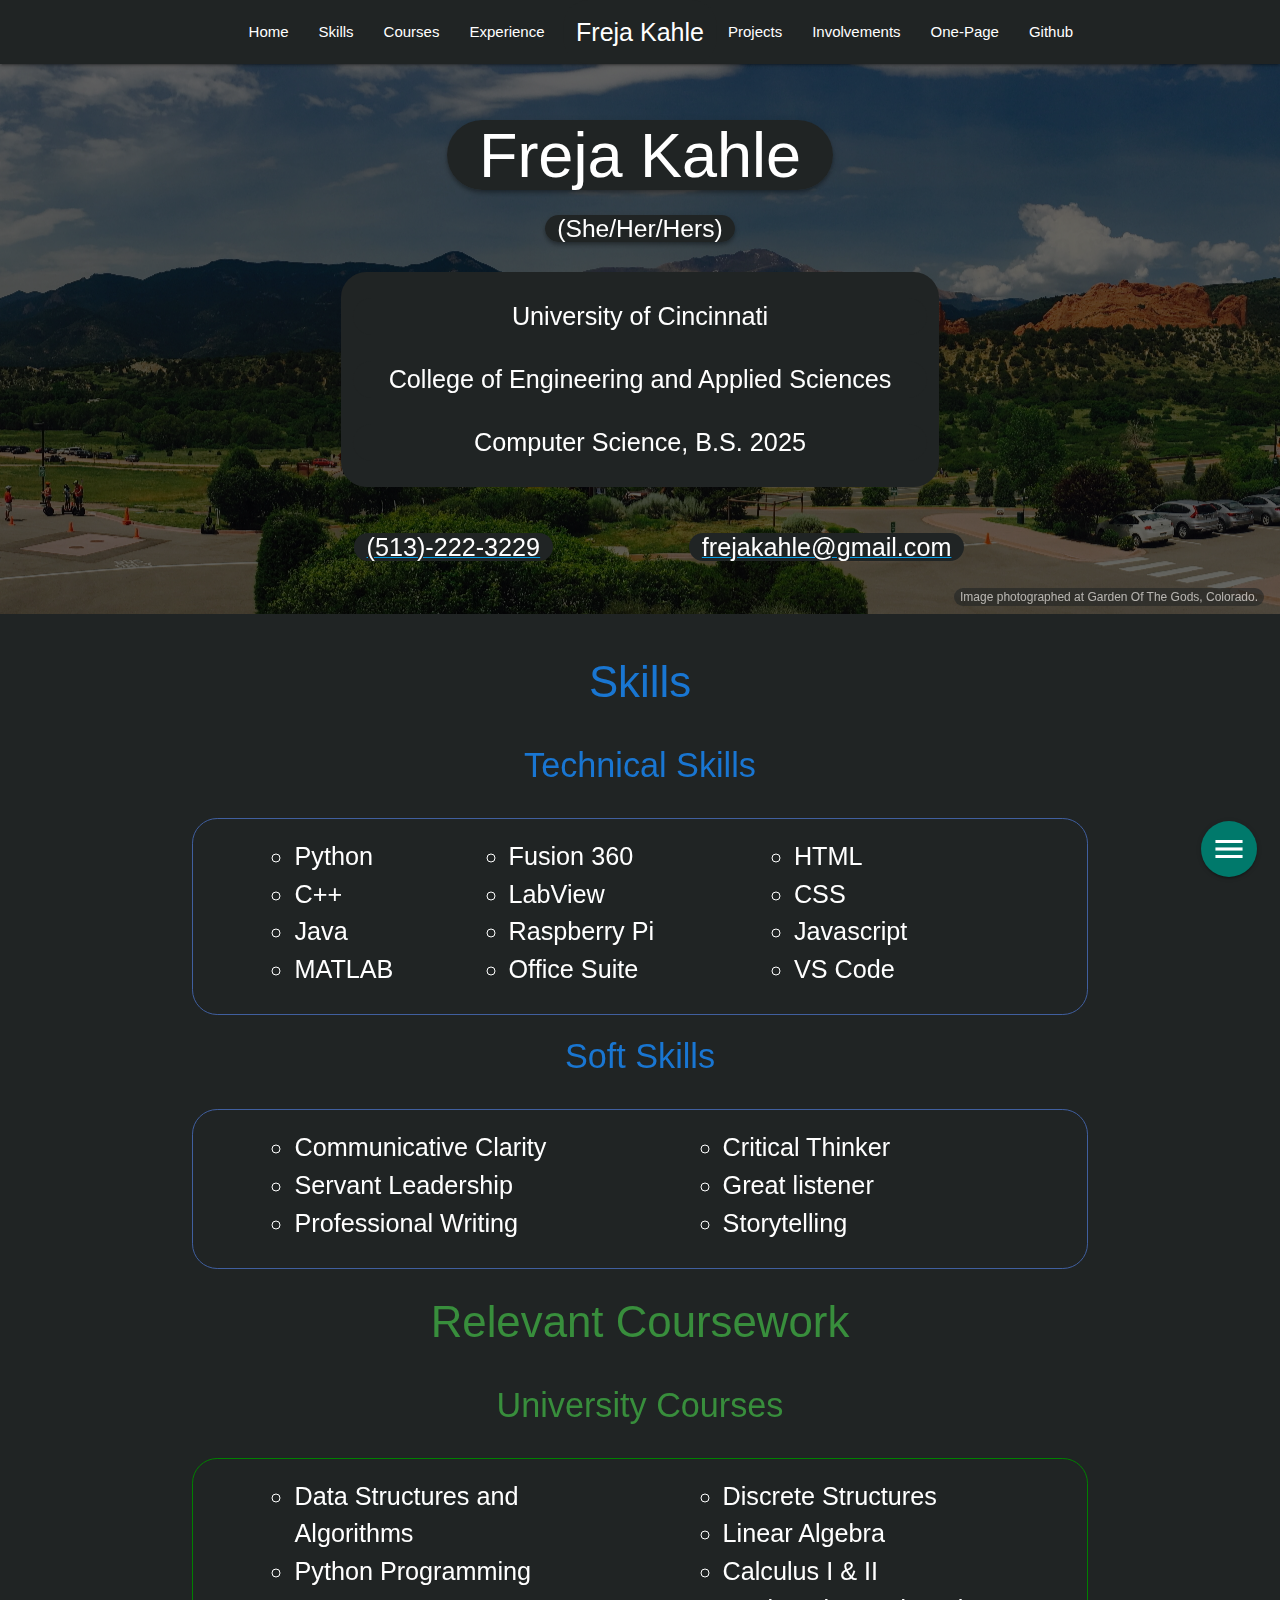
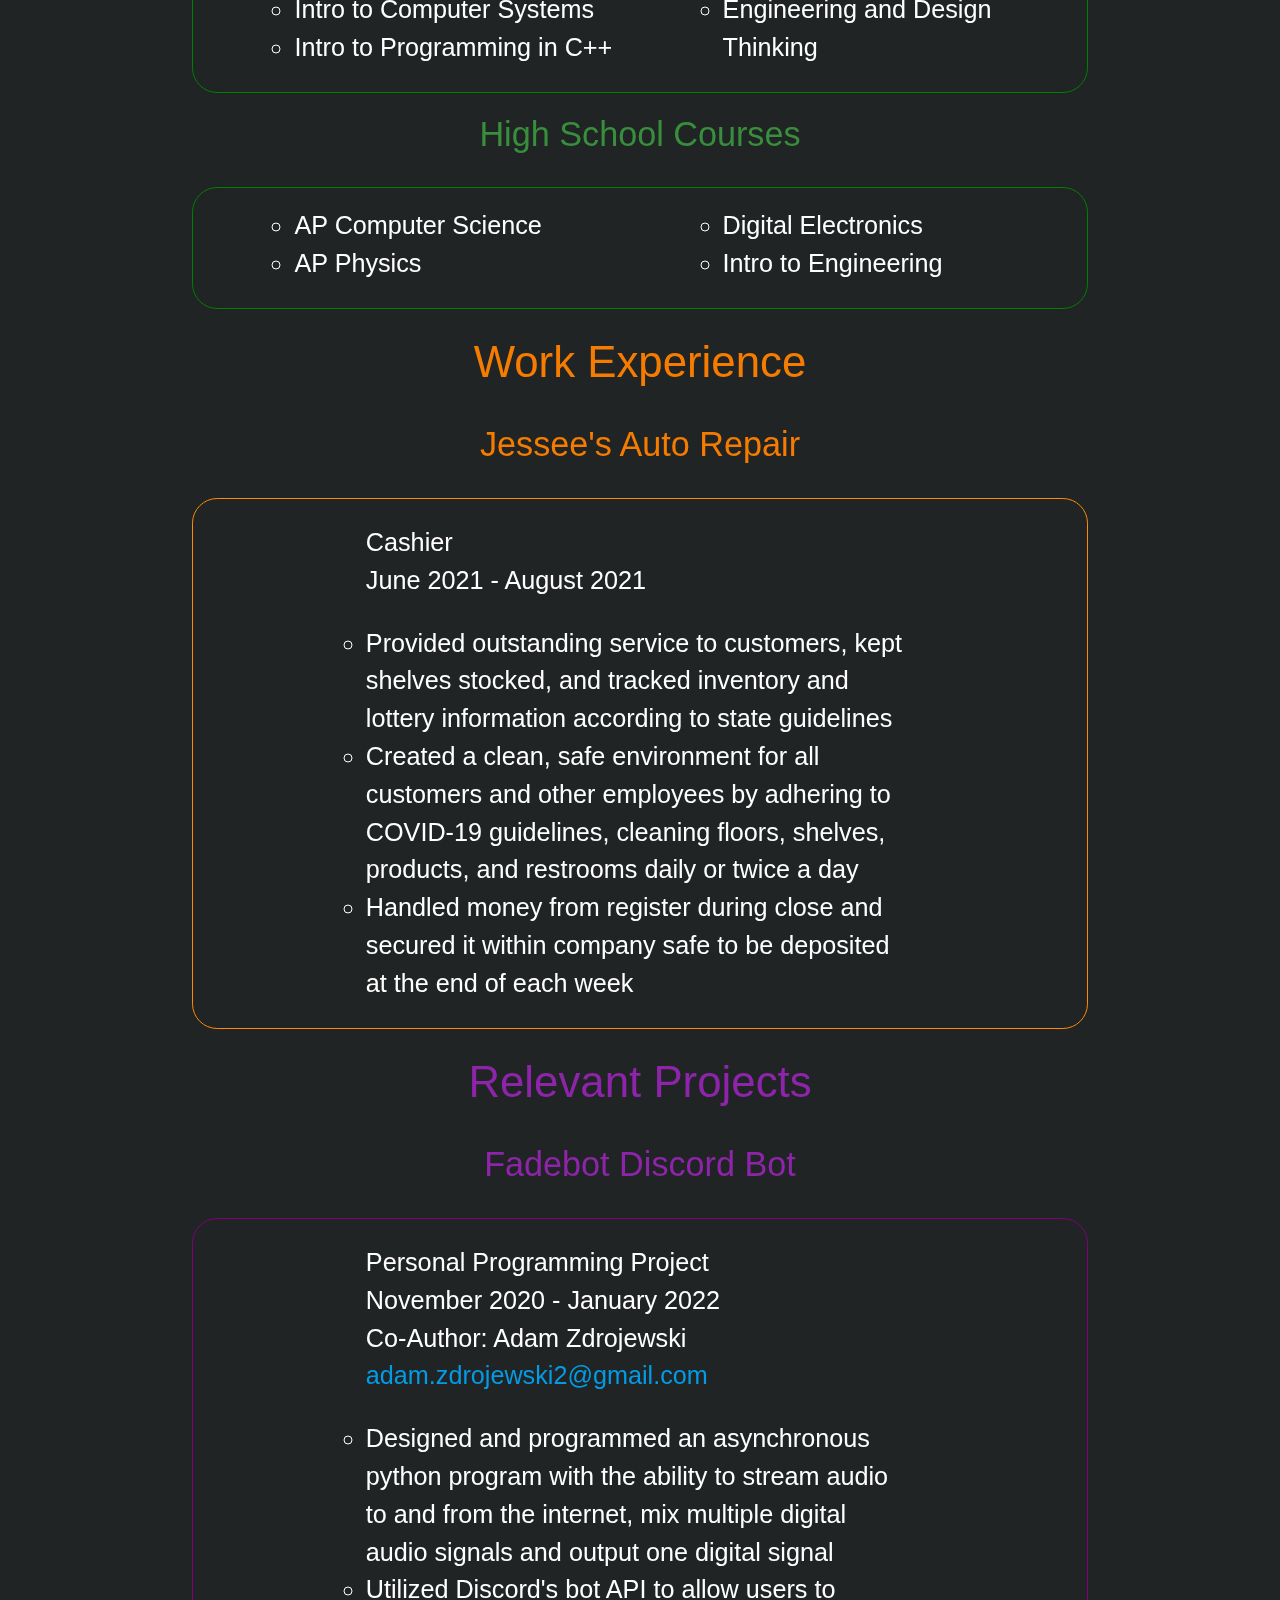
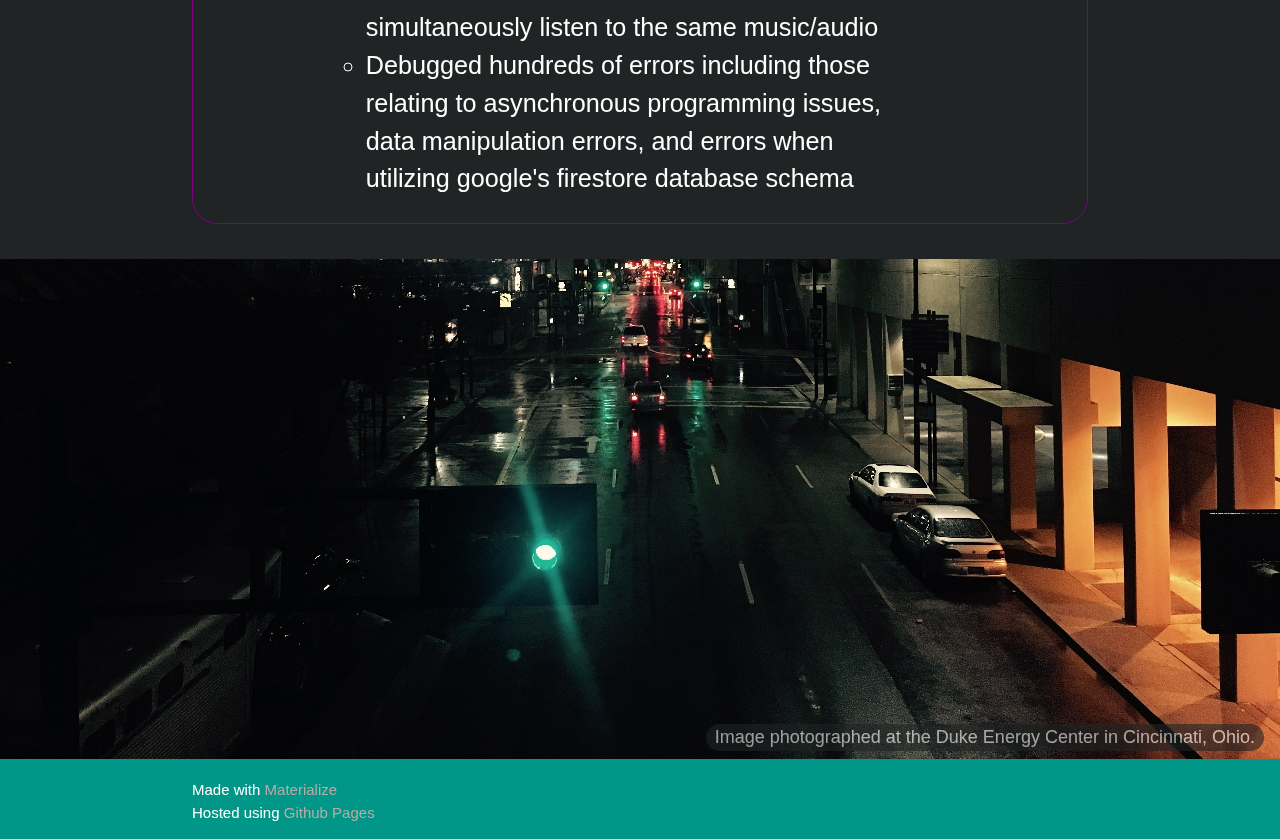
==== commit 1c9189e0: "small corrections" ====
--- a/docs/index.html
+++ b/docs/index.html
@@ -206,7 +206,7 @@
             <div class="row flow-text boxborder" style="border-color: darkorange;">
                 <div class="col s12 m10 offset-m1 l8 offset-l2">
                     <p style="text-align:left;">Cashier
-                        <span style="float:right;">June 2021 - August 2021</span>
+                        <br>June 2021 - August 2021
                     </p>
                     <ul class="textlist">
                         <li>Provided outstanding service to customers, kept shelves stocked, and tracked inventory and lottery information according to state guidelines</li>
@@ -223,8 +223,8 @@
             </div>
             <div class="row flow-text boxborder" style="border-color: purple;">
                 <div class="col s12 m10 offset-m1 l8 offset-l2">
-                    <p style="text-align:left;">Personal Project
-                        <span style="float:right;">November 2020 - January 2022</span>
+                    <p style="text-align:left;">Personal Programming Project
+                        <br>November 2020 - January 2022
                         <br>Co-Author: Adam Zdrojewski
                         <br><a href="mailto:adam.zdrojewski2@gmail.com">adam.zdrojewski2@gmail.com</a>
                     </p>
